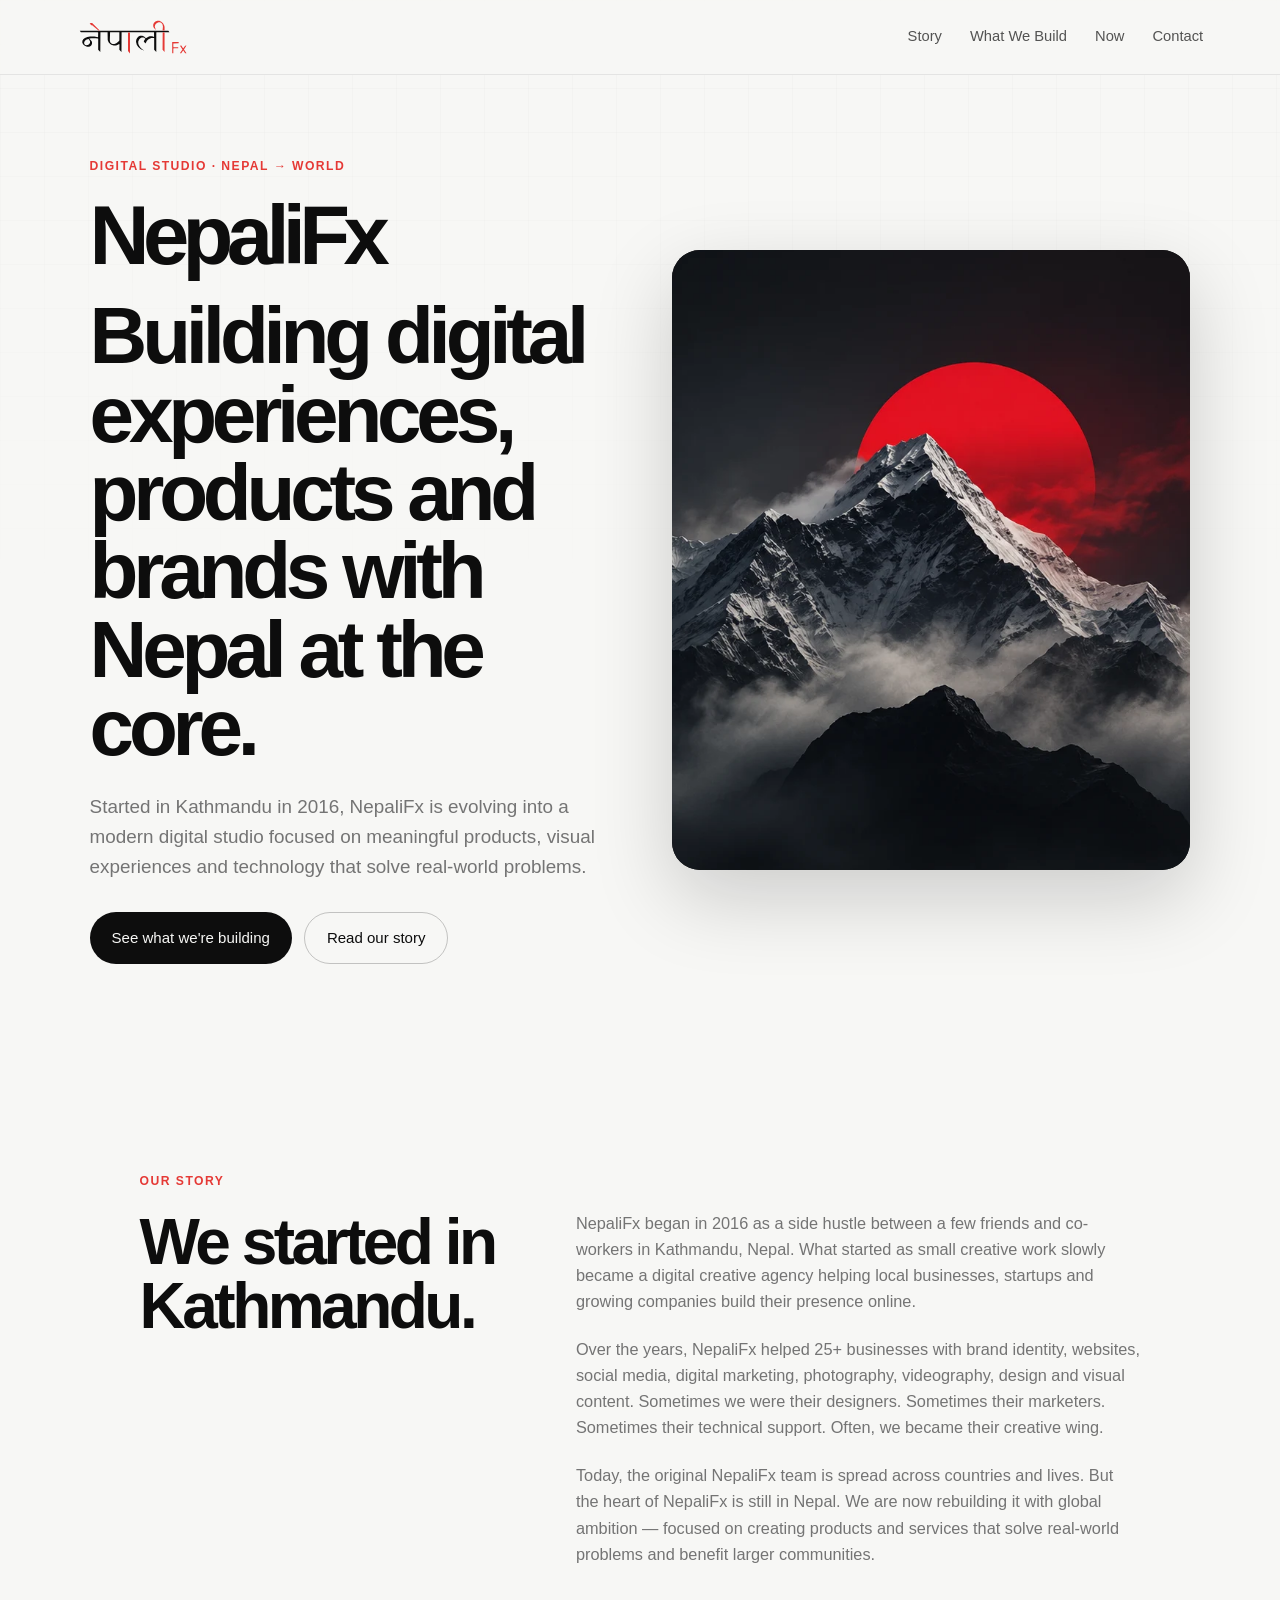
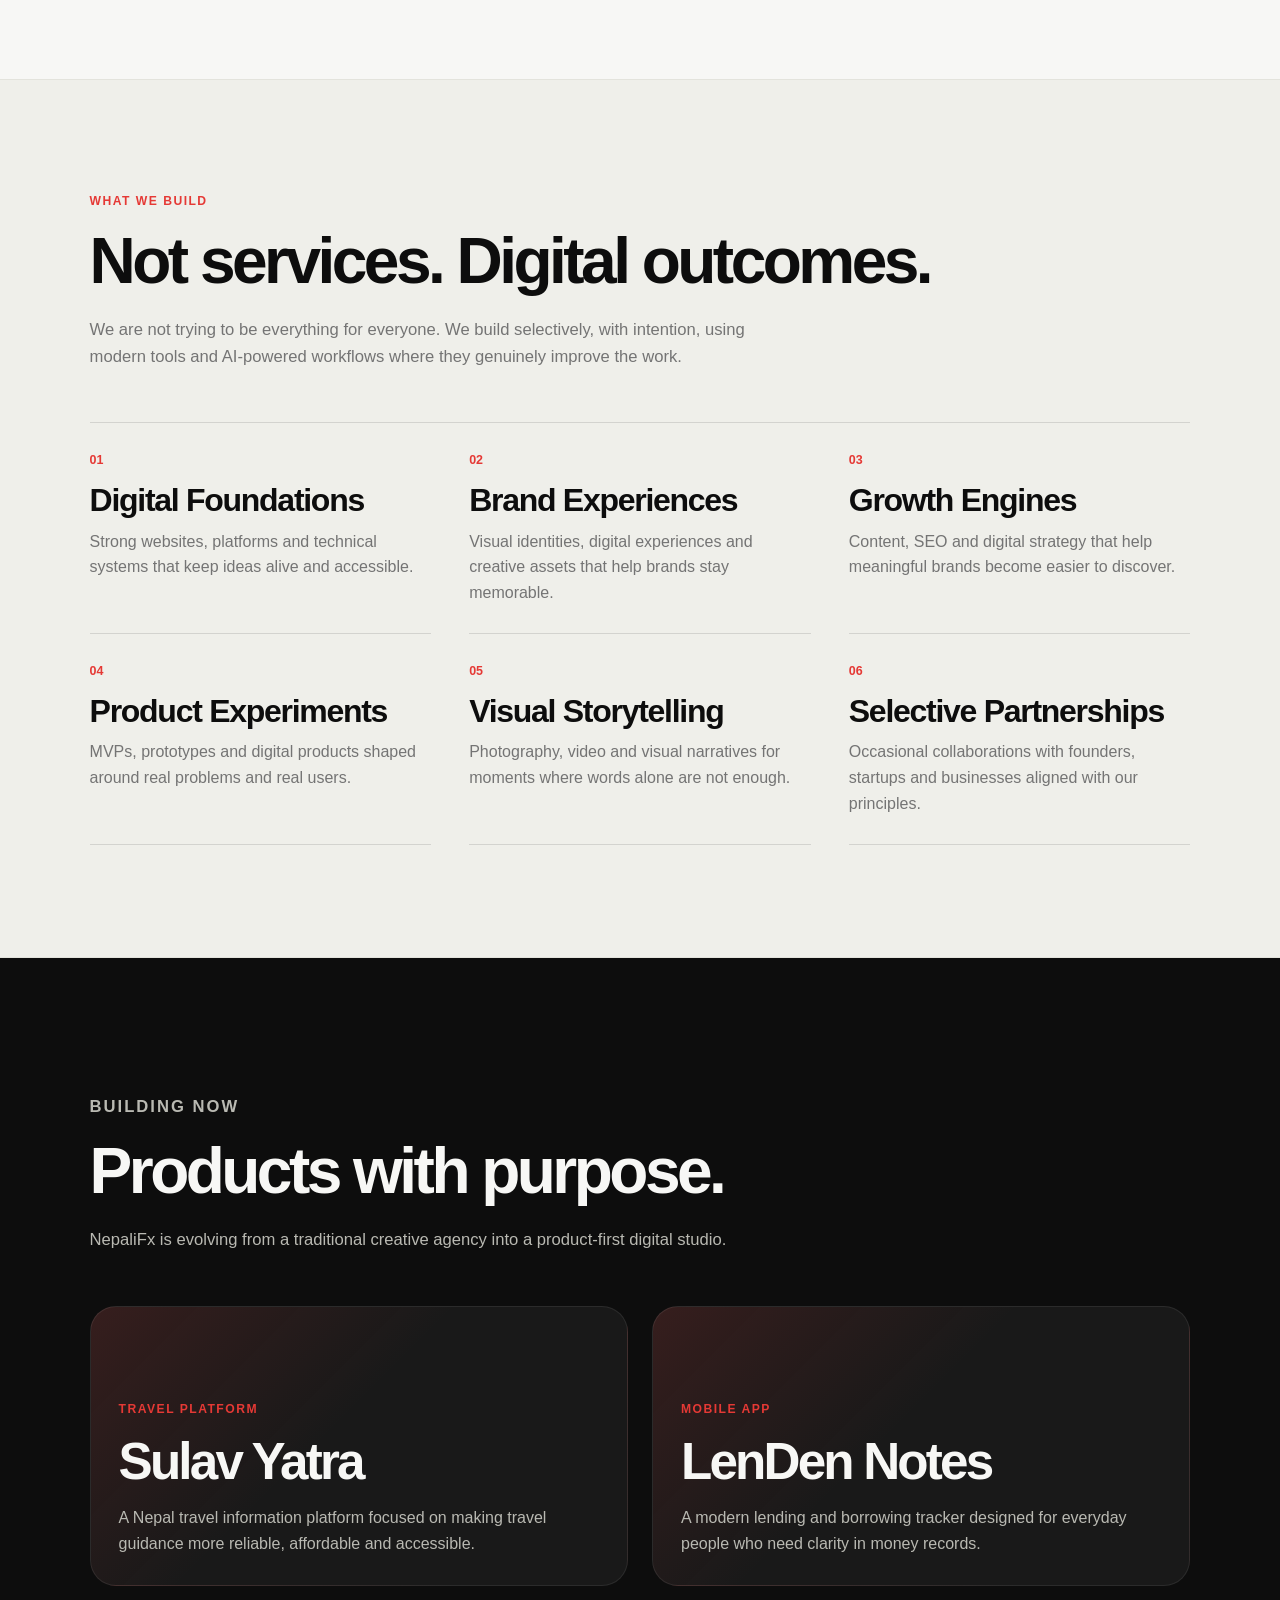
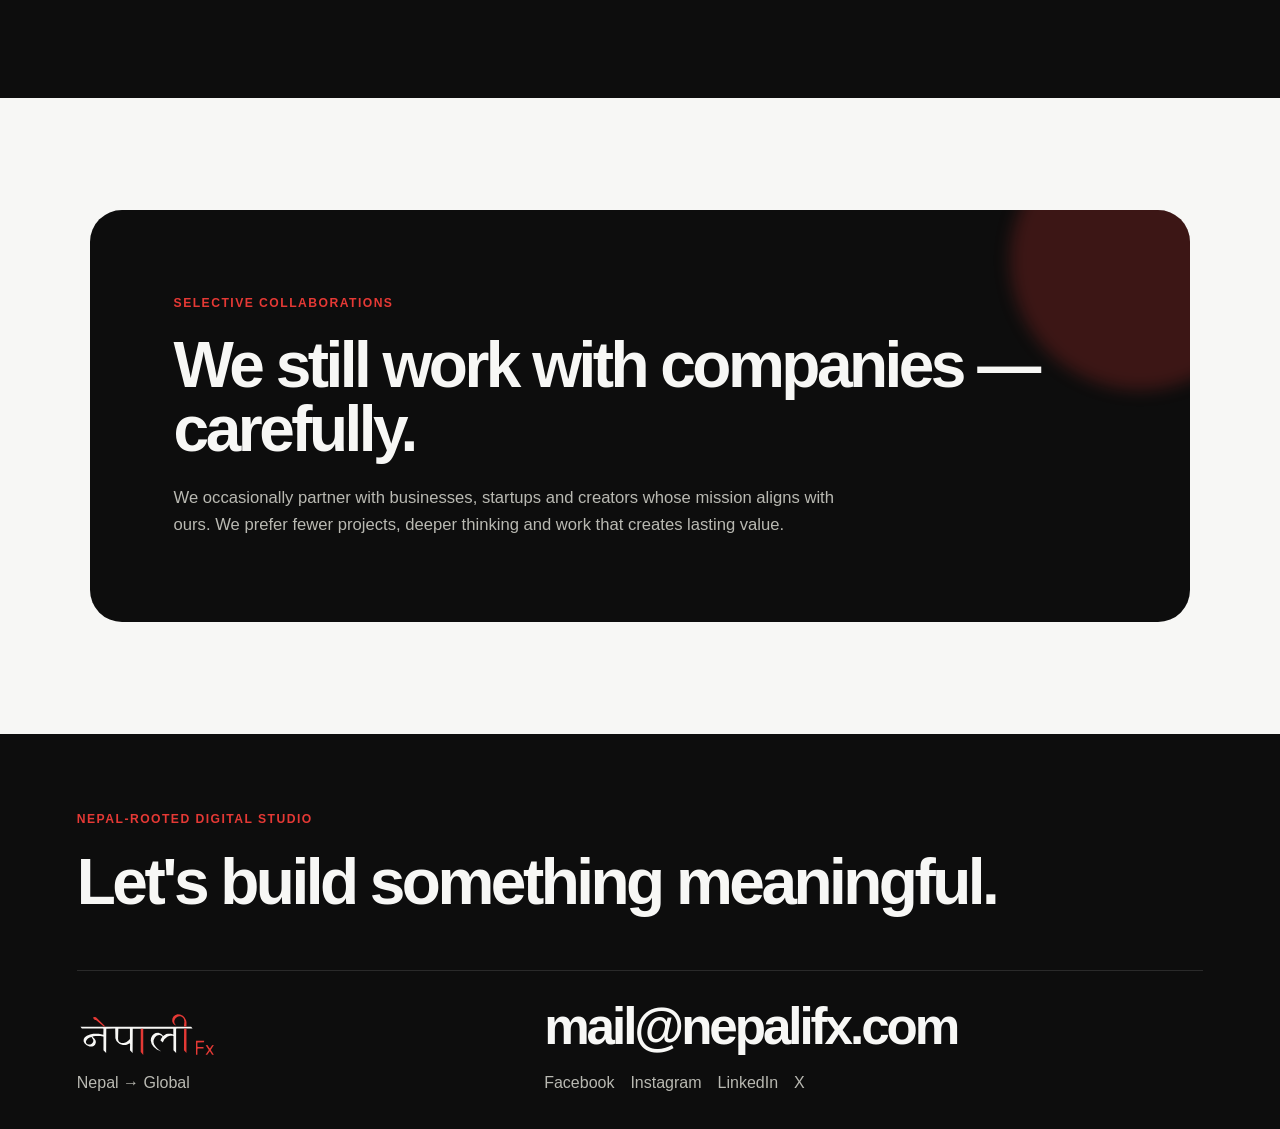
==== index.html @ 73bb1313 "Launch NepaliFx website v1" ====
<!doctype html>
<html lang="en">
  <head>
    <meta charset="UTF-8" />
    <meta name="viewport" content="width=device-width, initial-scale=1.0" />
    <title>NepaliFx | Built in Nepal. Designed for the World.</title>
    <meta
      name="description"
      content="NepaliFx is a Nepal-rooted digital studio building products, brands and meaningful digital experiences for the world."
    />
    <meta
      name="keywords"
      content="NepaliFx, Nepal digital studio, creative studio Nepal, branding, web development, MVP design, Nepal creative agency"
    />
    <meta name="author" content="NepaliFx" />

    <meta
      property="og:title"
      content="NepaliFx | Built in Nepal. Designed for the World."
    />
    <meta
      property="og:description"
      content="A Nepal-rooted digital studio building meaningful products, brands and digital experiences."
    />
    <meta property="og:type" content="website" />
    <meta property="og:image" content="assets/hero-cover.webp" />
    <meta name="theme-color" content="#0d0d0d" />

    <link rel="icon" href="assets/nepalifx-favicon.svg" type="image/svg+xml" />
    <link rel="stylesheet" href="css/style.css" />
  </head>
  <body>
    <header class="site-header">
      <a class="brand" href="#top" aria-label="NepaliFx home">
        <img
          src="assets/nepalifx-logo-dark.svg"
          alt="NepaliFx"
          class="brand-logo"
        />
      </a>

      <nav class="site-nav" aria-label="Main navigation">
        <a href="#story">Story</a>
        <a href="#build">What We Build</a>
        <a href="#now">Now</a>
        <a href="#contact">Contact</a>
      </nav>
    </header>

    <main id="top">
      <section class="hero">
        <div class="hero-copy">
          <p class="eyebrow">Digital studio · Nepal → World</p>
          <div class="hero-brand-mark">NepaliFx</div>
          <h1>
            Building digital experiences, products and brands with Nepal at the
            core.
          </h1>
          <p class="hero-text">
            Started in Kathmandu in 2016, NepaliFx is evolving into a modern
            digital studio focused on meaningful products, visual experiences
            and technology that solve real-world problems.
          </p>
          <div class="hero-actions">
            <a class="button button-dark" href="#build"
              >See what we're building</a
            >
            <a class="button button-light" href="#story">Read our story</a>
          </div>
        </div>

        <div class="hero-panel reveal" aria-hidden="true">
          <img src="assets/hero-cover.webp" alt="" class="hero-cover-image" />
        </div>
      </section>

      <section id="story" class="section story-section">
        <p class="section-label">Our story</p>
        <div class="story-grid">
          <h2>We started in Kathmandu.</h2>
          <div class="story-content reveal">
            <p>
              NepaliFx began in 2016 as a side hustle between a few friends and
              co-workers in Kathmandu, Nepal. What started as small creative
              work slowly became a digital creative agency helping local
              businesses, startups and growing companies build their presence
              online.
            </p>
            <p>
              Over the years, NepaliFx helped 25+ businesses with brand
              identity, websites, social media, digital marketing, photography,
              videography, design and visual content. Sometimes we were their
              designers. Sometimes their marketers. Sometimes their technical
              support. Often, we became their creative wing.
            </p>
            <p>
              Today, the original NepaliFx team is spread across countries and
              lives. But the heart of NepaliFx is still in Nepal. We are now
              rebuilding it with global ambition — focused on creating products
              and services that solve real-world problems and benefit larger
              communities.
            </p>
          </div>
        </div>
      </section>

      <section id="build" class="section build-section">
        <p class="section-label">What we build</p>
        <div class="section-heading reveal">
          <h2>Not services. Digital outcomes.</h2>
          <p>
            We are not trying to be everything for everyone. We build
            selectively, with intention, using modern tools and AI-powered
            workflows where they genuinely improve the work.
          </p>
        </div>

        <div class="build-grid">
          <article class="build-card reveal">
            <span>01</span>
            <h3>Digital Foundations</h3>
            <p>
              Strong websites, platforms and technical systems that keep ideas
              alive and accessible.
            </p>
          </article>
          <article class="build-card reveal">
            <span>02</span>
            <h3>Brand Experiences</h3>
            <p>
              Visual identities, digital experiences and creative assets that
              help brands stay memorable.
            </p>
          </article>
          <article class="build-card reveal">
            <span>03</span>
            <h3>Growth Engines</h3>
            <p>
              Content, SEO and digital strategy that help meaningful brands
              become easier to discover.
            </p>
          </article>
          <article class="build-card reveal">
            <span>04</span>
            <h3>Product Experiments</h3>
            <p>
              MVPs, prototypes and digital products shaped around real problems
              and real users.
            </p>
          </article>
          <article class="build-card reveal">
            <span>05</span>
            <h3>Visual Storytelling</h3>
            <p>
              Photography, video and visual narratives for moments where words
              alone are not enough.
            </p>
          </article>
          <article class="build-card reveal">
            <span>06</span>
            <h3>Selective Partnerships</h3>
            <p>
              Occasional collaborations with founders, startups and businesses
              aligned with our principles.
            </p>
          </article>
        </div>
      </section>

      <section id="now" class="section now-section">
        <div class="now-header reveal">
          <p class="section-label">Building now</p>
          <h2>Products with purpose.</h2>
          <p>
            NepaliFx is evolving from a traditional creative agency into a
            product-first digital studio.
          </p>
        </div>

        <div class="project-grid">
          <article class="project-card reveal">
            <p class="project-type">Travel platform</p>
            <h3>Sulav Yatra</h3>
            <p>
              A Nepal travel information platform focused on making travel
              guidance more reliable, affordable and accessible.
            </p>
          </article>

          <article class="project-card reveal">
            <p class="project-type">Mobile app</p>
            <h3>LenDen Notes</h3>
            <p>
              A modern lending and borrowing tracker designed for everyday
              people who need clarity in money records.
            </p>
          </article>
        </div>
      </section>

      <section class="section collaboration-section">
        <div class="collab-box reveal">
          <p class="eyebrow">Selective collaborations</p>
          <h2>We still work with companies — carefully.</h2>
          <p>
            We occasionally partner with businesses, startups and creators whose
            mission aligns with ours. We prefer fewer projects, deeper thinking
            and work that creates lasting value.
          </p>
        </div>
      </section>
    </main>

    <footer id="contact" class="site-footer">
      <div class="footer-top">
        <p class="footer-label">Nepal-rooted digital studio</p>
        <h2>Let's build something meaningful.</h2>
      </div>

      <div class="footer-bottom">
        <div>
          <img
            src="assets/nepalifx-logo-light.svg"
            alt="NepaliFx"
            class="footer-logo"
          />
          <p>Nepal → Global</p>
        </div>

        <div class="footer-contact">
          <a href="mailto:mail@nepalifx.com">mail@nepalifx.com</a>
          <div class="footer-links">
            <a href="#">Facebook</a>
            <a href="#">Instagram</a>
            <a href="#">LinkedIn</a>
            <a href="#">X</a>
          </div>
        </div>
      </div>
    </footer>

    <script src="js/script.js"></script>
  </body>
</html>
---- css/style.css ----
:root {
  --black: #0d0d0d;
  --black-soft: #151515;
  --red: #e53935;
  --white: #f7f7f5;
  --white-soft: #efefea;
  --gray: #747474;
  --gray-light: #b9b9b2;
  --border: #e3e3dc;
  --max-width: 1180px;
}

* {
  margin: 0;
  padding: 0;
  box-sizing: border-box;
}

html {
  scroll-behavior: smooth;
}

body {
  font-family: Arial, Helvetica, sans-serif;
  background: var(--white);
  color: var(--black);
  line-height: 1.6;
  overflow-x: hidden;
}

body::before {
  content: "";
  position: fixed;
  inset: 0;
  pointer-events: none;
  background-image:
    linear-gradient(rgba(13, 13, 13, 0.035) 1px, transparent 1px),
    linear-gradient(90deg, rgba(13, 13, 13, 0.035) 1px, transparent 1px);
  background-size: 44px 44px;
  mask-image: linear-gradient(to bottom, rgba(0, 0, 0, 0.5), transparent 70%);
  z-index: -1;
}

a {
  text-decoration: none;
  color: inherit;
}

.section {
  padding: 88px 6%;
}

/* HEADER */
.site-header {
  position: sticky;
  top: 0;
  z-index: 100;
  display: flex;
  justify-content: space-between;
  align-items: center;
  gap: 24px;
  padding: 18px 6%;
  background: rgba(247, 247, 245, 0.86);
  border-bottom: 1px solid rgba(13, 13, 13, 0.08);
  backdrop-filter: blur(16px);
}

.brand {
  display: inline-flex;
  align-items: center;
  width: 112px;
}

.brand-logo {
  width: 100%;
  height: auto;
  display: block;
}

.site-nav {
  display: none;
  gap: 28px;
  color: rgba(13, 13, 13, 0.7);
  font-size: 0.92rem;
}

.site-nav a {
  transition: color 0.25s ease;
}

.site-nav a:hover {
  color: var(--red);
}

.active-link {
  color: var(--red);
}

/* HERO */
.hero {
  min-height: auto;
  padding: 64px 6% 72px;
  display: grid;
  grid-template-columns: 1fr;
  gap: 34px;
  align-items: center;
  max-width: 1500px;
  margin: 0 auto;
}

.hero-copy {
  max-width: 760px;
}

.eyebrow,
.section-label,
.footer-label,
.project-type {
  color: var(--red);
  text-transform: uppercase;
  letter-spacing: 0.12em;
  font-size: 0.76rem;
  font-weight: 700;
}

.eyebrow {
  margin-bottom: 20px;
}

.hero-brand-mark {
  font-size: clamp(2.8rem, 10vw, 5.2rem);
  line-height: 0.95;
  font-weight: 900;
  letter-spacing: -0.08em;
  margin-bottom: 22px;
}

.hero h1 {
  max-width: 720px;
  font-size: clamp(2.2rem, 7vw, 5rem);
  line-height: 0.98;
  letter-spacing: -0.065em;
  margin-bottom: 24px;
}

.hero-text {
  max-width: 620px;
  color: var(--gray);
  font-size: clamp(1rem, 2.5vw, 1.18rem);
  margin-bottom: 30px;
}

.hero-actions {
  display: flex;
  flex-wrap: wrap;
  gap: 12px;
}

.button {
  display: inline-flex;
  align-items: center;
  justify-content: center;
  min-height: 48px;
  padding: 13px 22px;
  border-radius: 999px;
  font-size: 0.94rem;
  transition:
    transform 0.25s ease,
    background 0.25s ease,
    color 0.25s ease,
    border-color 0.25s ease;
}

.button:hover {
  transform: translateY(-2px);
}

.button-dark {
  background: var(--black);
  color: var(--white);
}

.button-dark:hover {
  background: var(--red);
}

.button-light {
  border: 1px solid rgba(13, 13, 13, 0.22);
  color: var(--black);
}

.button-light:hover {
  border-color: var(--red);
  color: var(--red);
}

.hero-panel {
  width: 100%;
  min-height: 360px;
  border-radius: 28px;
  overflow: hidden;
  background: var(--black);
  box-shadow: 0 28px 80px rgba(13, 13, 13, 0.18);
}

.hero-cover-image {
  width: 100%;
  height: 100%;
  min-height: 360px;
  display: block;
  object-fit: cover;
  object-position: center right;
  transition: transform 0.2s linear;
}

/* STORY */
.story-section {
  max-width: var(--max-width);
  margin: 0 auto;
}

.section-label {
  margin-bottom: 18px;
}

.story-grid {
  display: grid;
  grid-template-columns: 1fr;
  gap: 28px;
}

.section h2,
.story-grid h2,
.section-heading h2,
.now-header h2,
.collab-box h2,
.footer-top h2 {
  font-size: clamp(1.9rem, 5vw, 4.2rem);
  line-height: 1;
  letter-spacing: -0.055em;
}

.story-content {
  color: var(--gray);
  font-size: 1.02rem;
}

.story-content p {
  margin-bottom: 22px;
}

.story-content p:last-child {
  margin-bottom: 0;
}

/* WHAT WE BUILD */
.build-section {
  background: var(--white-soft);
  border-top: 1px solid var(--border);
  border-bottom: 1px solid var(--border);
}

.section-heading {
  max-width: var(--max-width);
  margin: 0 auto;
}

.section-heading p,
.now-header p {
  max-width: 690px;
  margin-top: 24px;
  color: var(--gray);
  font-size: 1.04rem;
}

.build-grid {
  max-width: var(--max-width);
  margin: 52px auto 0;
  display: grid;
  grid-template-columns: 1fr;
  border-top: 1px solid rgba(13, 13, 13, 0.12);
}

.build-card {
  padding: 28px 0;
  border-bottom: 1px solid rgba(13, 13, 13, 0.12);
  transition: transform 0.25s ease;
}

.build-card:hover {
  transform: translateX(6px);
}

.build-card span {
  display: block;
  color: var(--red);
  font-size: 0.78rem;
  font-weight: 700;
  margin-bottom: 12px;
}

.build-card h3 {
  font-size: clamp(1.35rem, 4vw, 2rem);
  line-height: 1.1;
  letter-spacing: -0.04em;
  margin-bottom: 10px;
}

.build-card p {
  color: var(--gray);
  max-width: 520px;
}

/* BUILDING NOW */
.now-section {
  background: var(--black);
  color: var(--white);
}

.now-header {
  max-width: var(--max-width);
  margin: 0 auto;
}

.now-header p {
  color: var(--gray-light);
}

.project-grid {
  max-width: var(--max-width);
  margin: 52px auto 0;
  display: grid;
  grid-template-columns: 1fr;
  gap: 18px;
}

.project-card {
  min-height: 280px;
  padding: 28px;
  border-radius: 26px;
  background:
    linear-gradient(135deg, rgba(229, 57, 53, 0.14), transparent 45%), #191919;
  border: 1px solid rgba(255, 255, 255, 0.08);
  display: flex;
  flex-direction: column;
  justify-content: flex-end;
  transition:
    transform 0.25s ease,
    border-color 0.25s ease;
}

.project-card:hover {
  transform: translateY(-6px);
  border-color: rgba(229, 57, 53, 0.6);
}

.project-type {
  margin-bottom: 18px;
}

.project-card h3 {
  font-size: clamp(1.7rem, 5vw, 3.2rem);
  line-height: 0.98;
  letter-spacing: -0.055em;
  margin-bottom: 18px;
}

.project-card p:last-child {
  color: var(--gray-light);
  max-width: 520px;
}

/* COLLAB SECTION */
.collaboration-section {
  background: var(--white);
}

.collab-box {
  max-width: var(--max-width);
  margin: 0 auto;
  background: var(--black);
  color: var(--white);
  padding: clamp(36px, 8vw, 84px);
  border-radius: 32px;
  position: relative;
  overflow: hidden;
}

.collab-box::after {
  content: "";
  position: absolute;
  width: 260px;
  height: 260px;
  border-radius: 999px;
  background: rgba(229, 57, 53, 0.22);
  right: -80px;
  top: -80px;
  filter: blur(8px);
}

.collab-box > * {
  position: relative;
  z-index: 1;
}

.collab-box p:last-child {
  max-width: 700px;
  color: var(--gray-light);
  margin-top: 24px;
  font-size: 1.04rem;
}

/* FOOTER */
.site-footer {
  background: var(--black);
  color: var(--white);
  padding: 76px 6% 34px;
}

.footer-top,
.footer-bottom {
  max-width: var(--max-width);
  margin: 0 auto;
}

.footer-top {
  padding-bottom: 56px;
  border-bottom: 1px solid rgba(255, 255, 255, 0.12);
}

.footer-label {
  margin-bottom: 20px;
}

.footer-bottom {
  padding-top: 30px;
  display: grid;
  grid-template-columns: 1fr;
  gap: 28px;
  color: var(--gray-light);
}

.footer-logo {
  width: 140px;
  height: auto;
  display: block;
  margin-bottom: 12px;
}

.footer-contact {
  display: flex;
  flex-direction: column;
  gap: 18px;
}

.footer-contact > a {
  color: var(--white);
  font-size: clamp(1.4rem, 8vw, 3.2rem);
  line-height: 1;
  letter-spacing: -0.06em;
  font-weight: 800;
}

.footer-contact > a:hover,
.footer-links a:hover {
  color: var(--red);
}

.footer-links {
  display: flex;
  flex-wrap: wrap;
  gap: 16px;
}

.footer-links a {
  color: var(--gray-light);
  transition: color 0.25s ease;
}

/* REVEAL ANIMATION */
.reveal {
  opacity: 0;
  transform: translateY(32px);
  transition:
    opacity 0.8s ease,
    transform 0.8s ease;
}

.reveal.active {
  opacity: 1;
  transform: translateY(0);
}

/* TABLET */
@media (min-width: 700px) {
  .section {
    padding: 112px 7%;
  }

  .hero {
    padding: 86px 7% 96px;
  }

  .build-grid {
    grid-template-columns: repeat(2, 1fr);
    gap: 0 36px;
  }

  .project-grid {
    grid-template-columns: repeat(2, 1fr);
    gap: 24px;
  }

  .footer-bottom {
    grid-template-columns: 0.8fr 1.2fr;
    align-items: end;
  }
}

/* LAPTOP */
@media (min-width: 1000px) {
  .site-nav {
    display: flex;
  }

  .hero {
    min-height: calc(100vh - 72px);
    grid-template-columns: 1fr 1fr;
    gap: 64px;
    padding-top: 82px;
  }

  .hero-panel {
    min-height: 620px;
  }

  .hero-cover-image {
    min-height: 620px;
  }

  .story-grid {
    grid-template-columns: 0.8fr 1.2fr;
    gap: 60px;
    align-items: start;
  }

  .build-grid {
    grid-template-columns: repeat(3, 1fr);
    gap: 0 38px;
  }
}

/* WIDE */
@media (min-width: 1300px) {
  .hero {
    gap: 72px;
  }
}
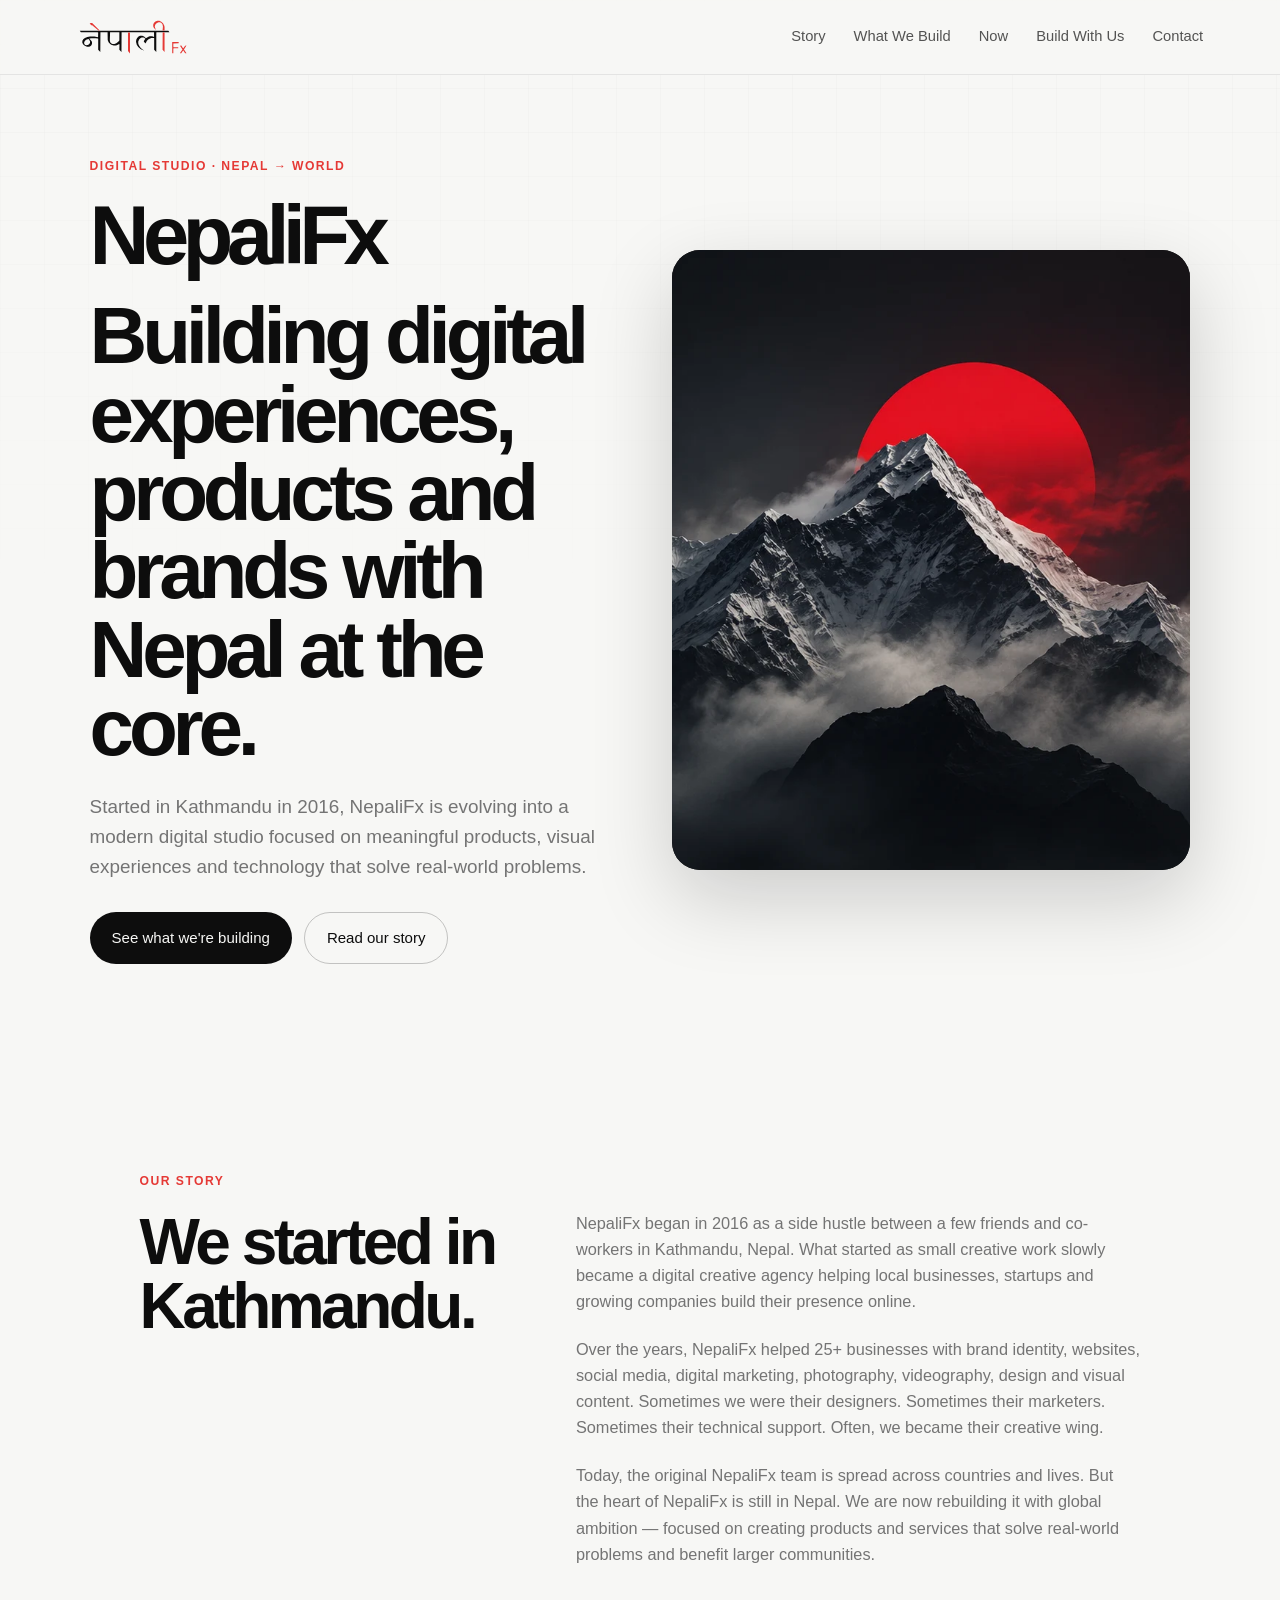
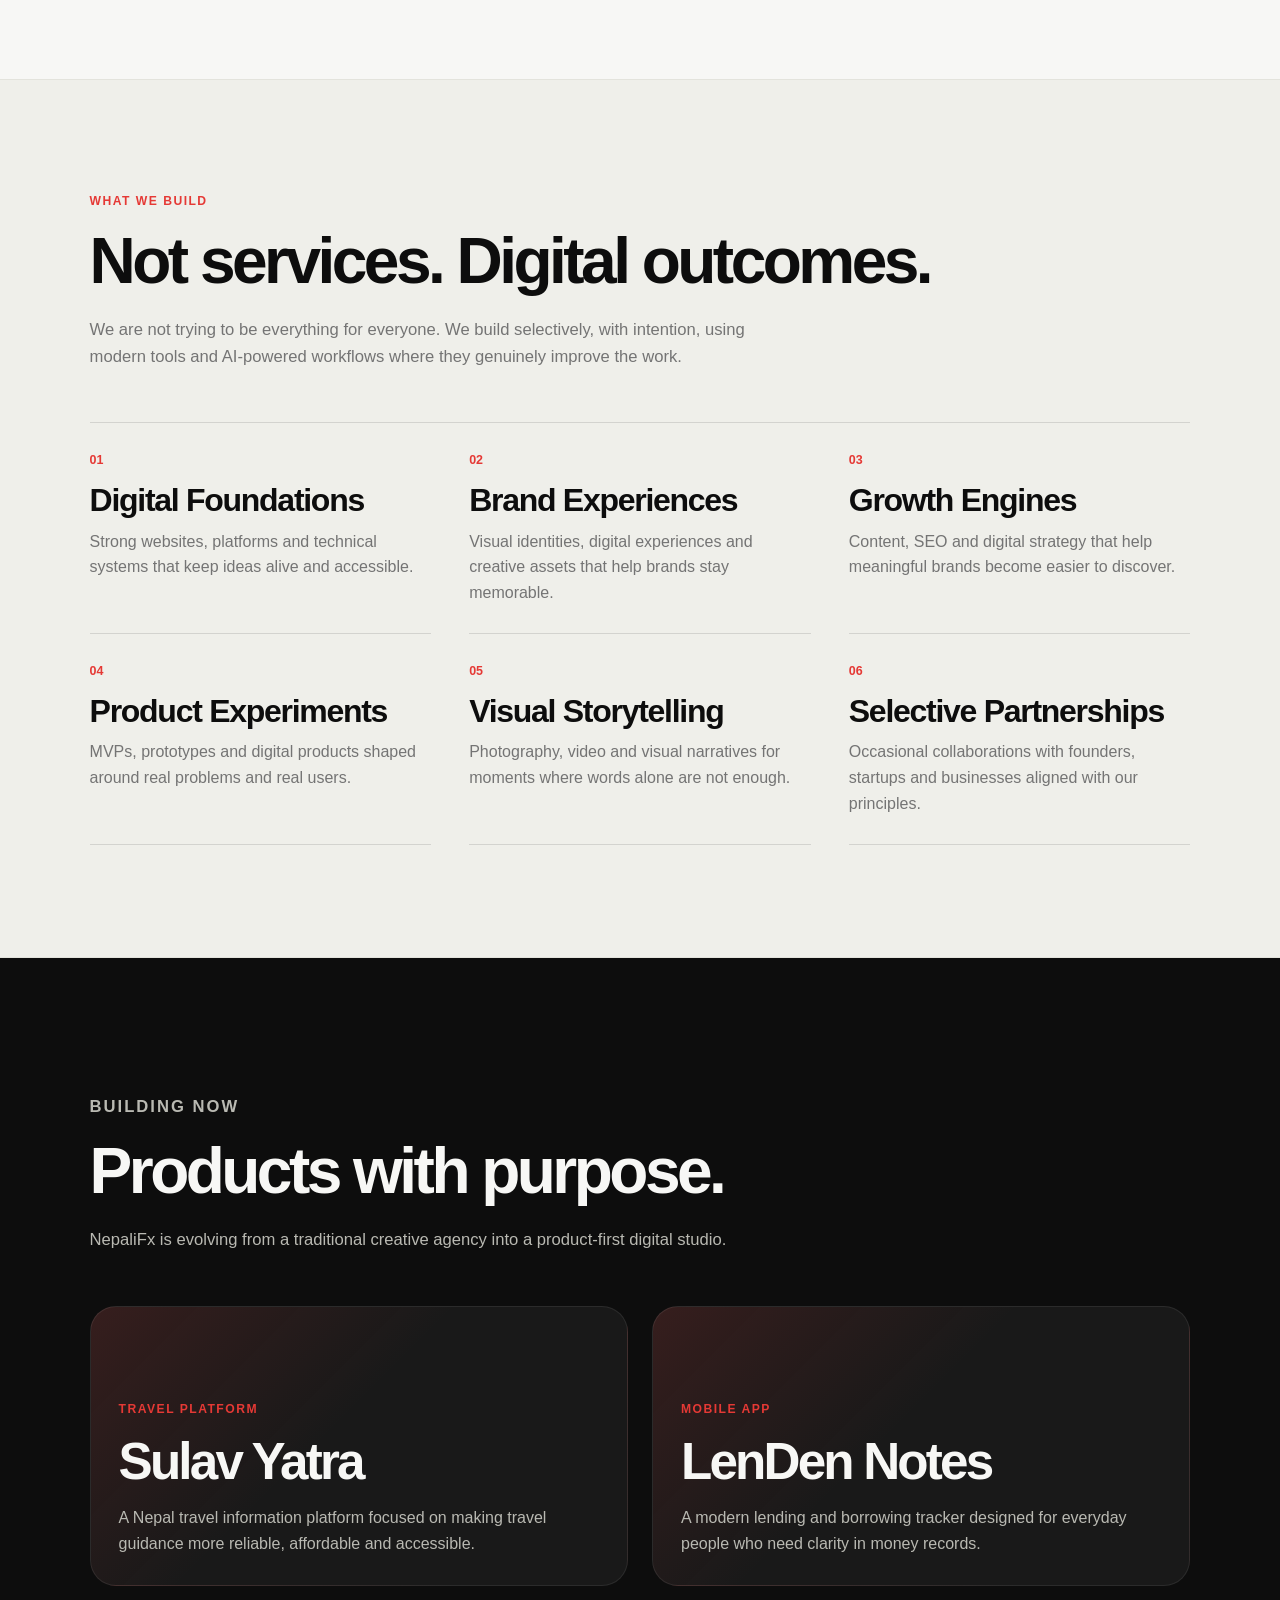
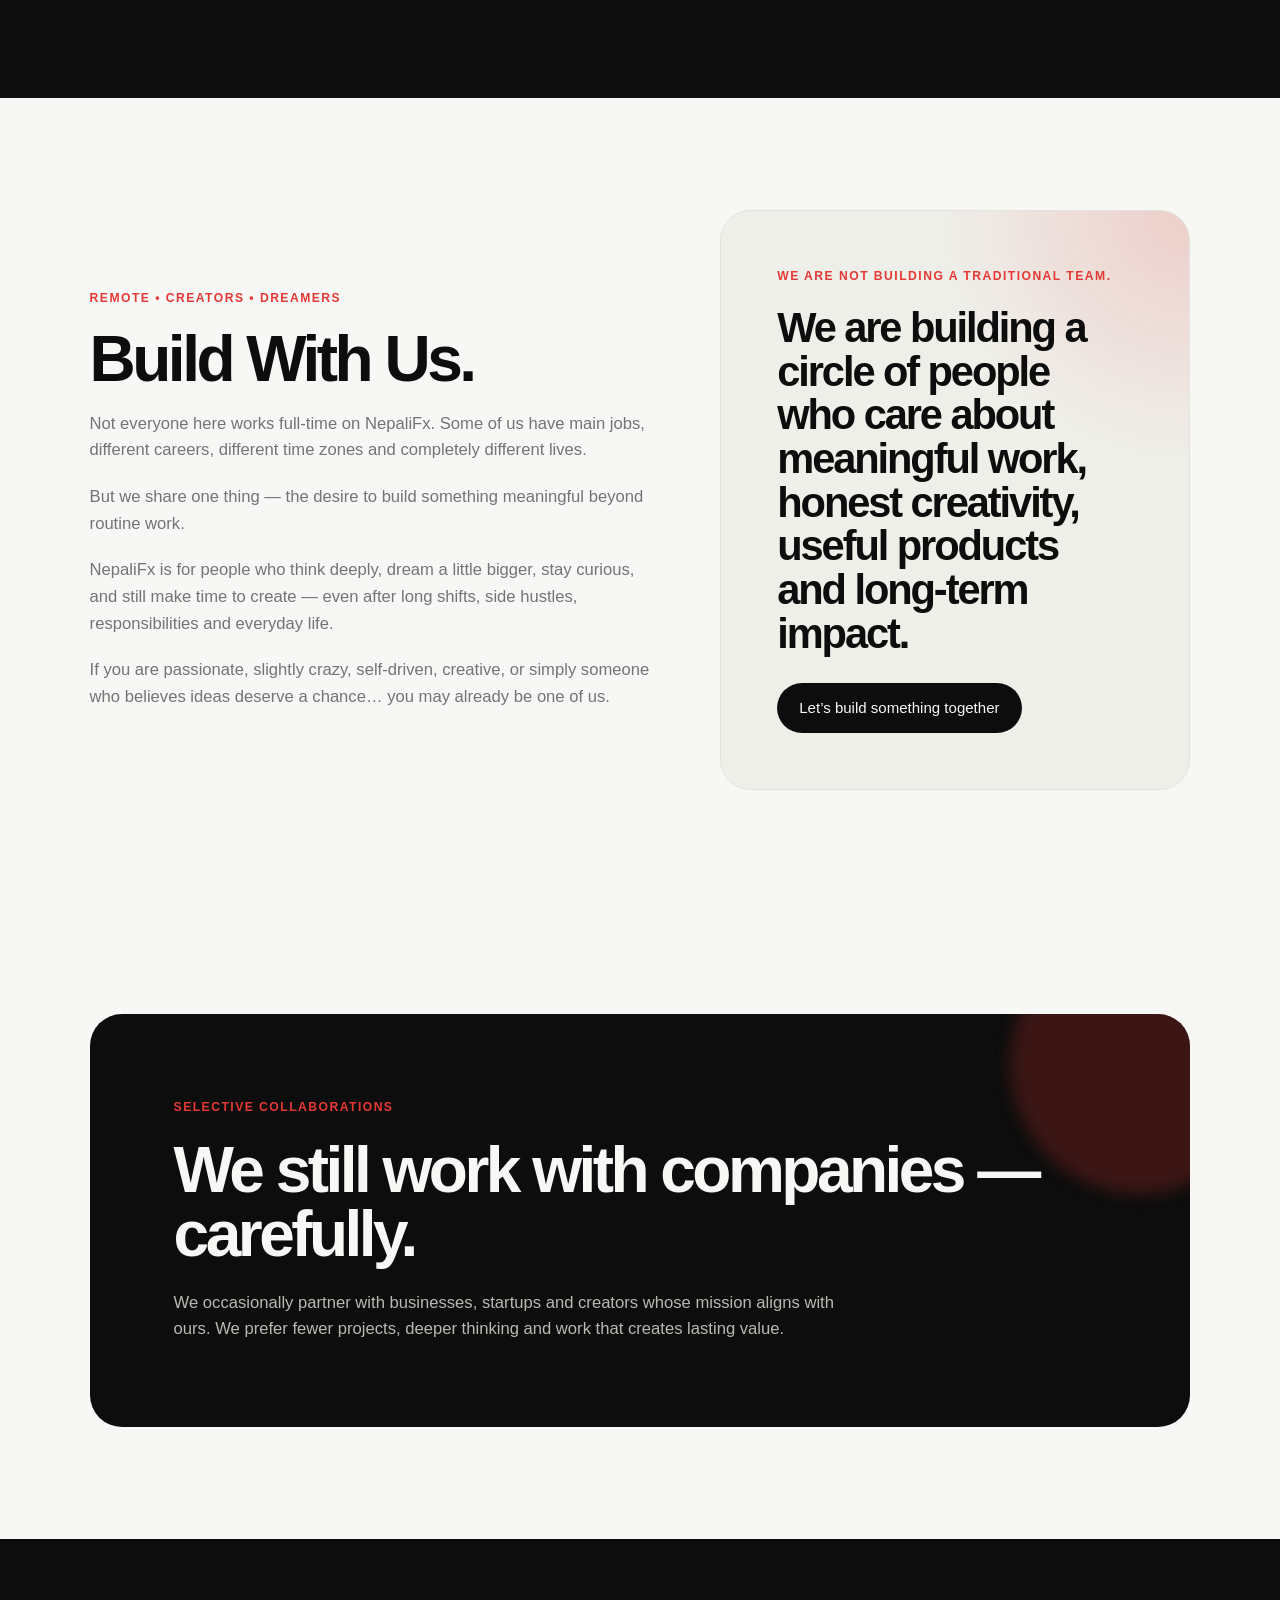
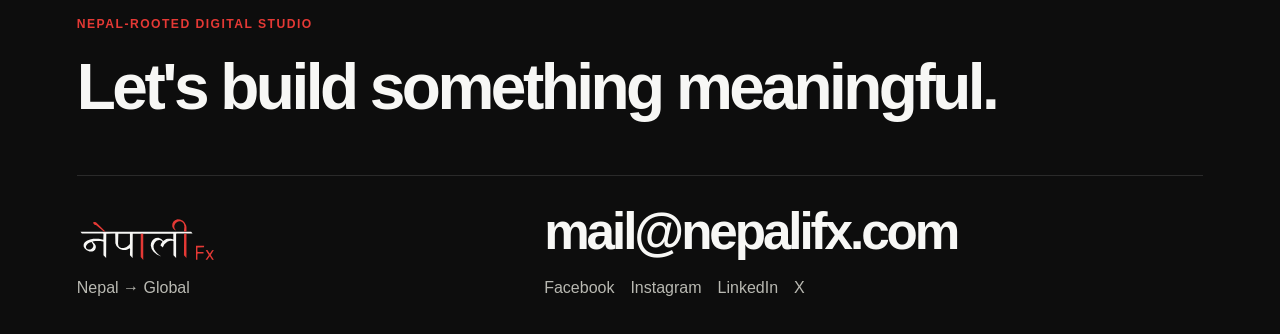
==== commit b1a9889b: "Improve SEO social preview and Build With Us section" ====
--- a/index.html
+++ b/index.html
@@ -43,6 +43,7 @@
         <a href="#story">Story</a>
         <a href="#build">What We Build</a>
         <a href="#now">Now</a>
+        <a href="#with-us">Build With Us</a>
         <a href="#contact">Contact</a>
       </nav>
     </header>
@@ -198,6 +199,45 @@
         </div>
       </section>
 
+      <section id="with-us" class="section with-us-section">
+        <div class="with-us-grid">
+          <div class="with-us-copy reveal">
+            <p class="section-label">Remote • Creators • Dreamers</p>
+            <h2>Build With Us.</h2>
+            <p>
+              Not everyone here works full-time on NepaliFx. Some of us have
+              main jobs, different careers, different time zones and completely
+              different lives.
+            </p>
+            <p>
+              But we share one thing — the desire to build something meaningful
+              beyond routine work.
+            </p>
+            <p>
+              NepaliFx is for people who think deeply, dream a little bigger,
+              stay curious, and still make time to create — even after long
+              shifts, side hustles, responsibilities and everyday life.
+            </p>
+            <p>
+              If you are passionate, slightly crazy, self-driven, creative, or
+              simply someone who believes ideas deserve a chance… you may
+              already be one of us.
+            </p>
+          </div>
+
+          <div class="with-us-cta reveal">
+            <p>We are not building a traditional team.</p>
+            <h3>
+              We are building a circle of people who care about meaningful work,
+              honest creativity, useful products and long-term impact.
+            </h3>
+            <a class="button button-dark" href="mailto:mail@nepalifx.com"
+              >Let’s build something together</a
+            >
+          </div>
+        </div>
+      </section>
+
       <section class="section collaboration-section">
         <div class="collab-box reveal">
           <p class="eyebrow">Selective collaborations</p>
--- a/css/style.css
+++ b/css/style.css
@@ -233,6 +233,7 @@
 .story-grid h2,
 .section-heading h2,
 .now-header h2,
+.with-us-copy h2,
 .collab-box h2,
 .footer-top h2 {
   font-size: clamp(1.9rem, 5vw, 4.2rem);
@@ -370,6 +371,69 @@
   max-width: 520px;
 }
 
+/* BUILD WITH US */
+.with-us-section {
+  background: var(--white);
+  position: relative;
+}
+
+.with-us-grid {
+  max-width: var(--max-width);
+  margin: 0 auto;
+  display: grid;
+  grid-template-columns: 1fr;
+  gap: 38px;
+}
+
+.with-us-copy {
+  max-width: 760px;
+}
+
+.with-us-copy p:not(.section-label) {
+  color: var(--gray);
+  font-size: 1.04rem;
+  margin-top: 20px;
+}
+
+.with-us-cta {
+  background:
+    radial-gradient(
+      circle at top right,
+      rgba(229, 57, 53, 0.18),
+      transparent 34%
+    ),
+    var(--white-soft);
+  border: 1px solid var(--border);
+  border-radius: 30px;
+  padding: clamp(28px, 5vw, 56px);
+  align-self: start;
+}
+
+.with-us-cta p {
+  color: var(--red);
+  text-transform: uppercase;
+  letter-spacing: 0.12em;
+  font-size: 0.76rem;
+  font-weight: 700;
+  margin-bottom: 20px;
+}
+
+.with-us-cta h3 {
+  font-size: clamp(1.45rem, 4vw, 2.6rem);
+  line-height: 1.05;
+  letter-spacing: -0.05em;
+  margin-bottom: 28px;
+}
+
+.with-us-cta .button {
+  background: var(--black);
+  color: var(--white);
+}
+
+.with-us-cta .button:hover {
+  background: var(--red);
+}
+
 /* COLLAB SECTION */
 .collaboration-section {
   background: var(--white);
@@ -548,6 +612,11 @@
     grid-template-columns: repeat(3, 1fr);
     gap: 0 38px;
   }
+  .with-us-grid {
+    grid-template-columns: 1.1fr 0.9fr;
+    gap: 56px;
+    align-items: center;
+  }
 }
 
 /* WIDE */
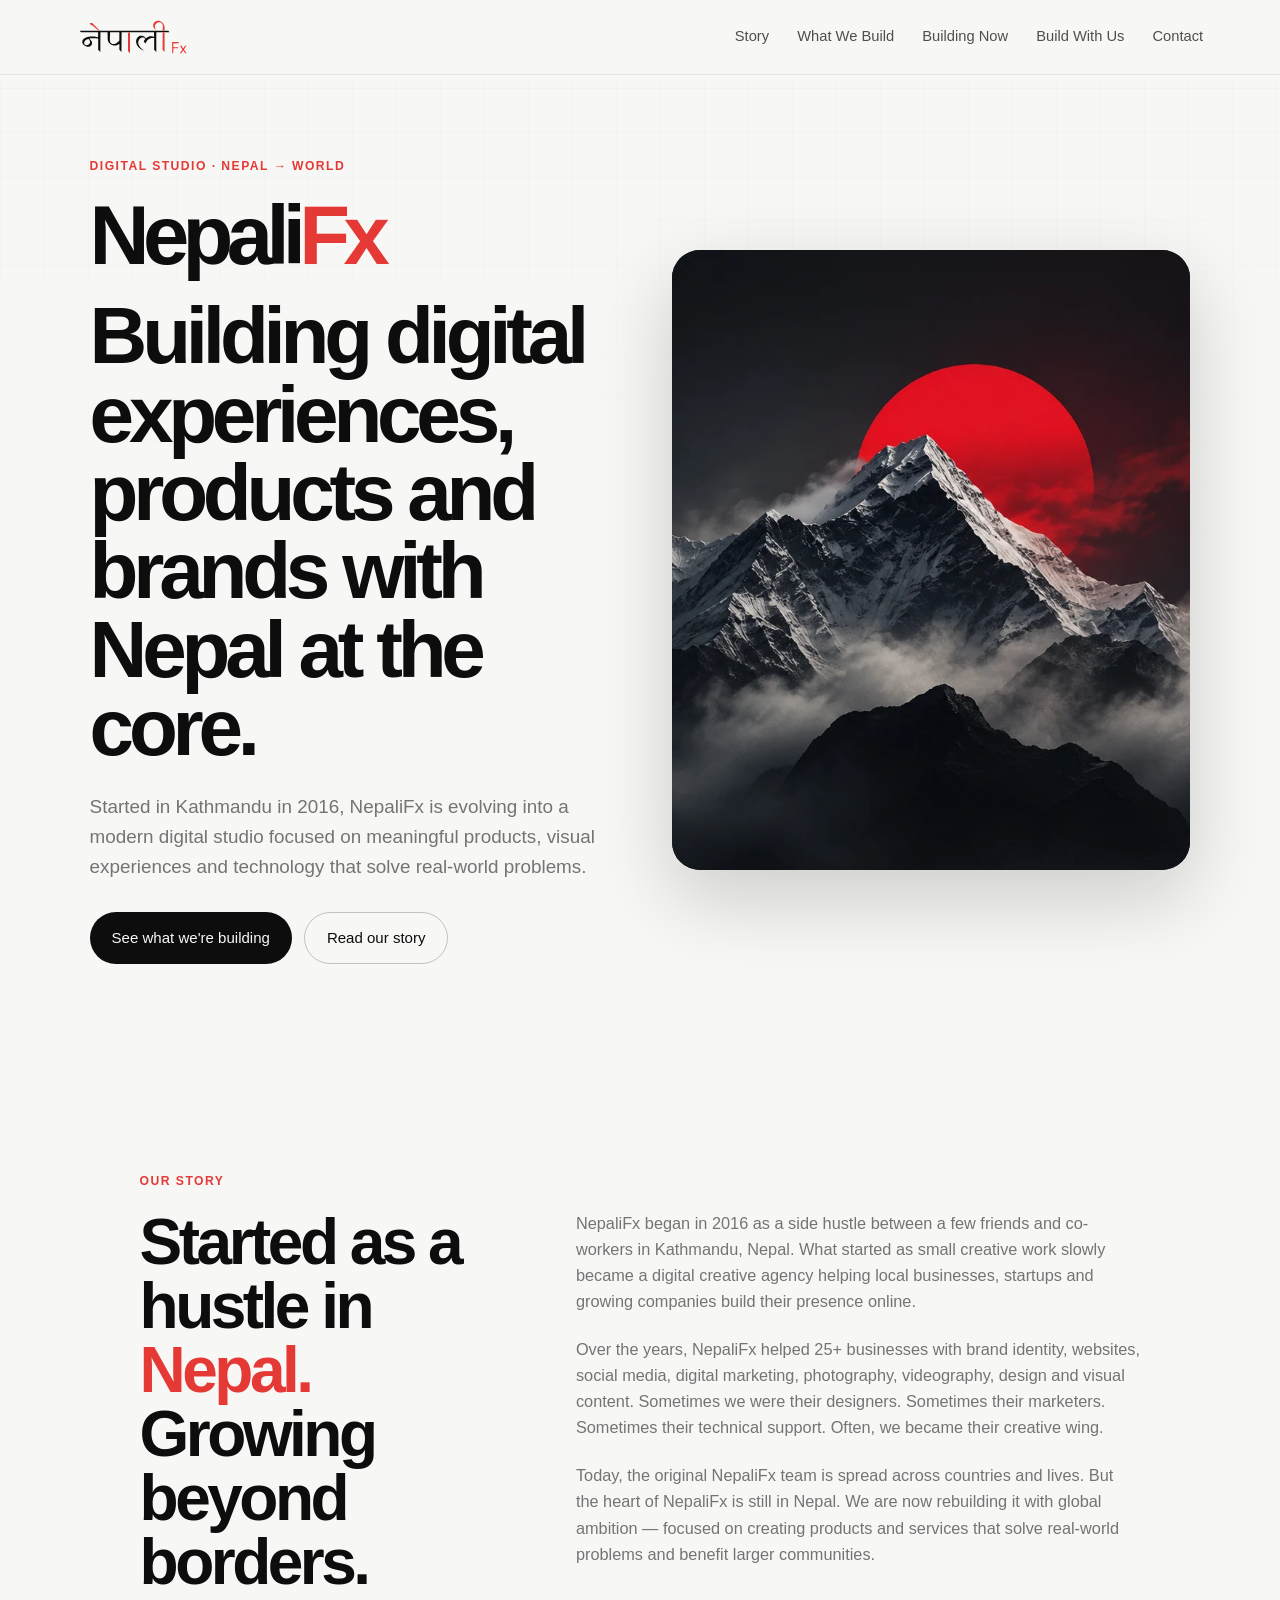
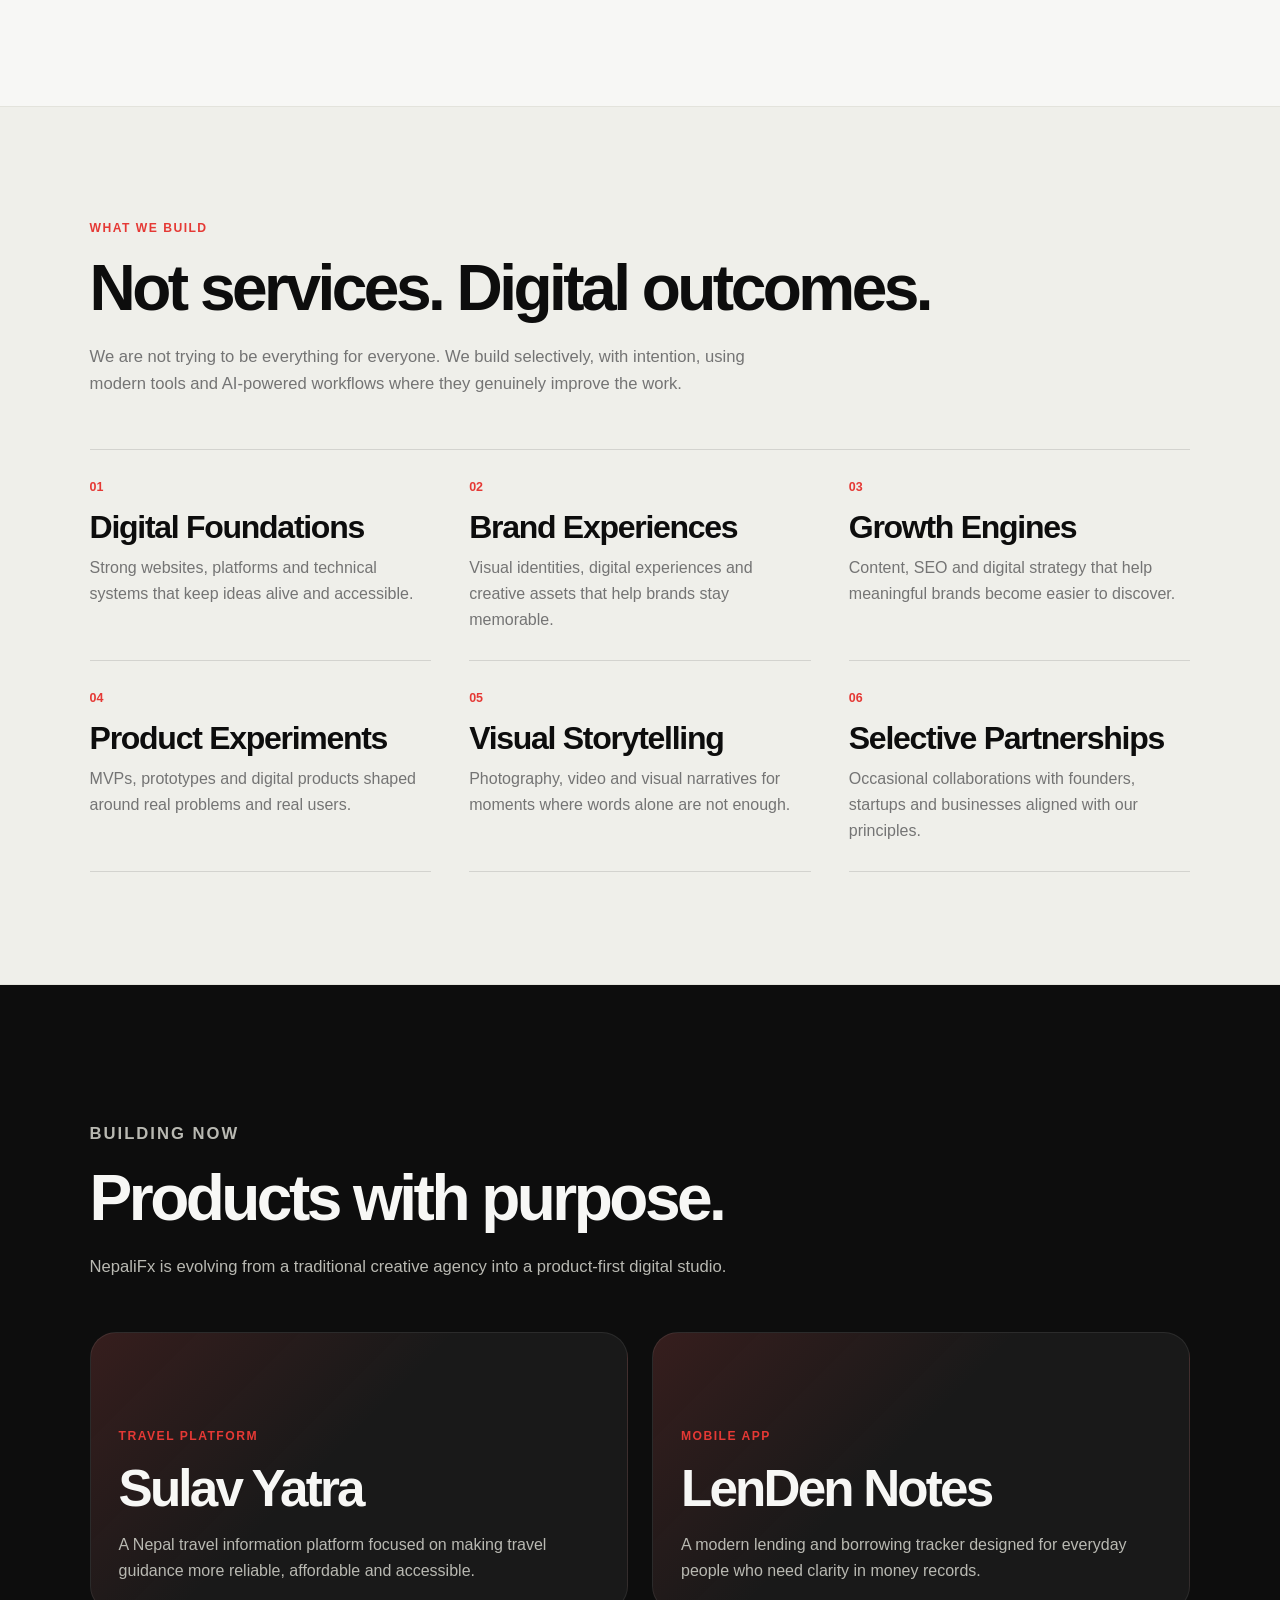
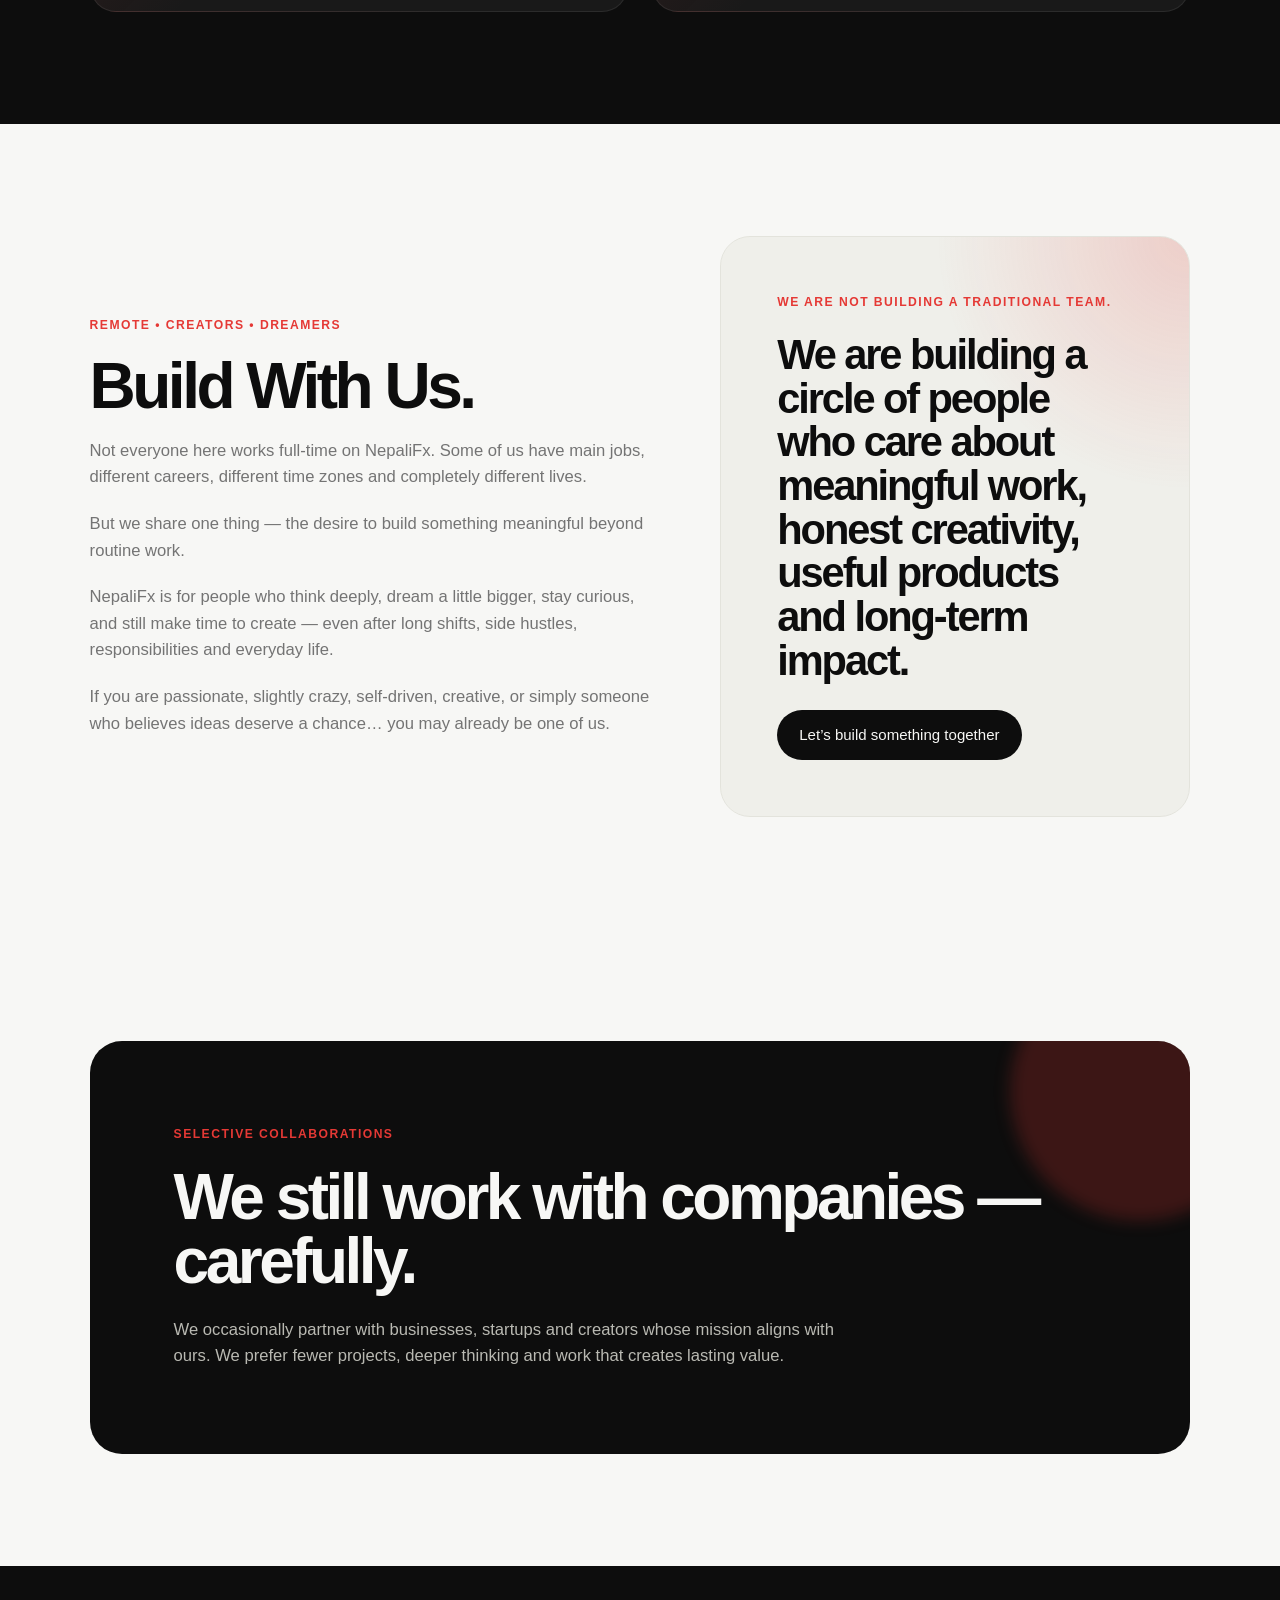
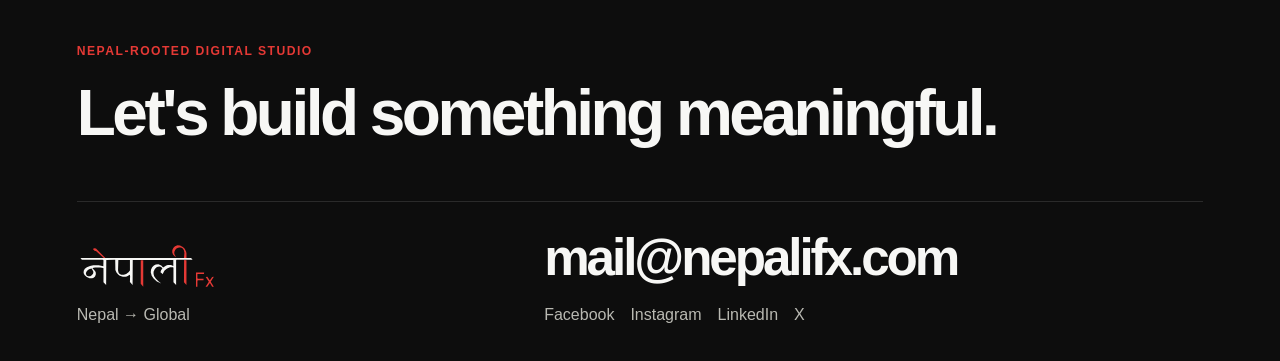
==== commit 17690993: "Launch NepaliFx V1 - brand website" ====
--- a/index.html
+++ b/index.html
@@ -3,27 +3,54 @@
   <head>
     <meta charset="UTF-8" />
     <meta name="viewport" content="width=device-width, initial-scale=1.0" />
-    <title>NepaliFx | Built in Nepal. Designed for the World.</title>
+    <title>NepaliFx | Digital Products, Brands & Creative Studio</title>
     <meta
       name="description"
-      content="NepaliFx is a Nepal-rooted digital studio building products, brands and meaningful digital experiences for the world."
-    />
-    <meta
-      name="keywords"
-      content="NepaliFx, Nepal digital studio, creative studio Nepal, branding, web development, MVP design, Nepal creative agency"
+      content="NepaliFx is a Nepal-rooted digital studio building products, brands and meaningful digital experiences for businesses, startups and communities worldwide."
     />
     <meta name="author" content="NepaliFx" />
-
+    <meta name="robots" content="index, follow" />
+    <link rel="canonical" href="https://nepalifx.com/" />
+
+    <meta property="og:site_name" content="NepaliFx" />
     <meta
       property="og:title"
-      content="NepaliFx | Built in Nepal. Designed for the World."
+      content="NepaliFx | Digital Products, Brands & Creative Studio"
     />
     <meta
       property="og:description"
-      content="A Nepal-rooted digital studio building meaningful products, brands and digital experiences."
+      content="A Nepal-rooted digital studio building meaningful products, brands and digital experiences for the world."
     />
     <meta property="og:type" content="website" />
-    <meta property="og:image" content="assets/hero-cover.webp" />
+    <meta property="og:url" content="https://nepalifx.com/" />
+    <meta
+      property="og:image"
+      content="https://nepalifx.com/assets/nepalifx-featured.webp"
+    />
+    <meta
+      property="og:image:alt"
+      content="NepaliFx brand identity and digital studio cover image"
+    />
+    <meta property="og:locale" content="en_GB" />
+
+    <meta name="twitter:card" content="summary_large_image" />
+    <meta
+      name="twitter:title"
+      content="NepaliFx | Digital Products, Brands & Creative Studio"
+    />
+    <meta
+      name="twitter:description"
+      content="A Nepal-rooted digital studio building meaningful products, brands and digital experiences for the world."
+    />
+    <meta
+      name="twitter:image"
+      content="https://nepalifx.com/assets/nepalifx-featured.webp"
+    />
+    <meta
+      name="twitter:image:alt"
+      content="NepaliFx brand identity and digital studio cover image"
+    />
+
     <meta name="theme-color" content="#0d0d0d" />
 
     <link rel="icon" href="assets/nepalifx-favicon.svg" type="image/svg+xml" />
@@ -39,10 +66,19 @@
         />
       </a>
 
-      <nav class="site-nav" aria-label="Main navigation">
+      <button
+        class="menu-toggle"
+        type="button"
+        aria-label="Open navigation menu"
+        aria-expanded="false"
+      >
+        <span class="menu-icon" aria-hidden="true">☰</span>
+      </button>
+
+      <nav class="site-nav" id="site-nav" aria-label="Main navigation">
         <a href="#story">Story</a>
         <a href="#build">What We Build</a>
-        <a href="#now">Now</a>
+        <a href="#now">Building Now</a>
         <a href="#with-us">Build With Us</a>
         <a href="#contact">Contact</a>
       </nav>
@@ -52,7 +88,9 @@
       <section class="hero">
         <div class="hero-copy">
           <p class="eyebrow">Digital studio · Nepal → World</p>
-          <div class="hero-brand-mark">NepaliFx</div>
+          <div class="hero-brand-mark">
+            Nepali<span class="hero-fx">Fx</span>
+          </div>
           <h1>
             Building digital experiences, products and brands with Nepal at the
             core.
@@ -71,14 +109,21 @@
         </div>
 
         <div class="hero-panel reveal" aria-hidden="true">
-          <img src="assets/hero-cover.webp" alt="" class="hero-cover-image" />
+          <img
+            src="assets/hero-cover.webp"
+            alt="NepaliFx creative studio cover visual inspired by Nepal"
+            class="hero-cover-image"
+          />
         </div>
       </section>
 
       <section id="story" class="section story-section">
         <p class="section-label">Our story</p>
         <div class="story-grid">
-          <h2>We started in Kathmandu.</h2>
+          <h2>
+            Started as a hustle in
+            <span class="story-highlight">Nepal.</span> Growing beyond borders.
+          </h2>
           <div class="story-content reveal">
             <p>
               NepaliFx began in 2016 as a side hustle between a few friends and
@@ -269,11 +314,35 @@
 
         <div class="footer-contact">
           <a href="mailto:mail@nepalifx.com">mail@nepalifx.com</a>
+
           <div class="footer-links">
-            <a href="#">Facebook</a>
-            <a href="#">Instagram</a>
-            <a href="#">LinkedIn</a>
-            <a href="#">X</a>
+            <a
+              href="https://www.facebook.com/nepalifx"
+              target="_blank"
+              rel="noopener noreferrer"
+              >Facebook</a
+            >
+
+            <a
+              href="https://www.instagram.com/nepalifx"
+              target="_blank"
+              rel="noopener noreferrer"
+              >Instagram</a
+            >
+
+            <a
+              href="https://www.linkedin.com/company/nepalifx/"
+              target="_blank"
+              rel="noopener noreferrer"
+              >LinkedIn</a
+            >
+
+            <a
+              href="https://x.com/nepalifx"
+              target="_blank"
+              rel="noopener noreferrer"
+              >X</a
+            >
           </div>
         </div>
       </div>
--- a/css/style.css
+++ b/css/style.css
@@ -59,6 +59,7 @@
   justify-content: space-between;
   align-items: center;
   gap: 24px;
+  flex-wrap: wrap;
   padding: 18px 6%;
   background: rgba(247, 247, 245, 0.86);
   border-bottom: 1px solid rgba(13, 13, 13, 0.08);
@@ -79,12 +80,17 @@
 
 .site-nav {
   display: none;
-  gap: 28px;
-  color: rgba(13, 13, 13, 0.7);
-  font-size: 0.92rem;
+  width: 100%;
+  flex-direction: column;
+  gap: 0;
+  color: rgba(13, 13, 13, 0.72);
+  font-size: 1rem;
+  padding-top: 16px;
 }
 
 .site-nav a {
+  padding: 14px 0;
+  border-top: 1px solid rgba(13, 13, 13, 0.08);
   transition: color 0.25s ease;
 }
 
@@ -94,6 +100,27 @@
 
 .active-link {
   color: var(--red);
+}
+
+.site-nav.is-open {
+  display: flex;
+}
+.menu-toggle {
+  display: inline-flex;
+  align-items: center;
+  justify-content: center;
+  border: none;
+  background: transparent;
+  color: var(--black);
+  padding: 4px;
+  cursor: pointer;
+}
+
+.menu-icon {
+  color: var(--red);
+  font-size: 2rem;
+  line-height: 1;
+  font-weight: 500;
 }
 
 /* HERO */
@@ -133,6 +160,11 @@
   font-weight: 900;
   letter-spacing: -0.08em;
   margin-bottom: 22px;
+}
+
+.hero-fx,
+.story-highlight {
+  color: var(--red);
 }
 
 .hero h1 {
@@ -583,8 +615,22 @@
 
 /* LAPTOP */
 @media (min-width: 1000px) {
+  .menu-toggle {
+    display: none;
+  }
+
   .site-nav {
     display: flex;
+    width: auto;
+    flex-direction: row;
+    gap: 28px;
+    padding-top: 0;
+    font-size: 0.92rem;
+  }
+
+  .site-nav a {
+    padding: 0;
+    border-top: 0;
   }
 
   .hero {
